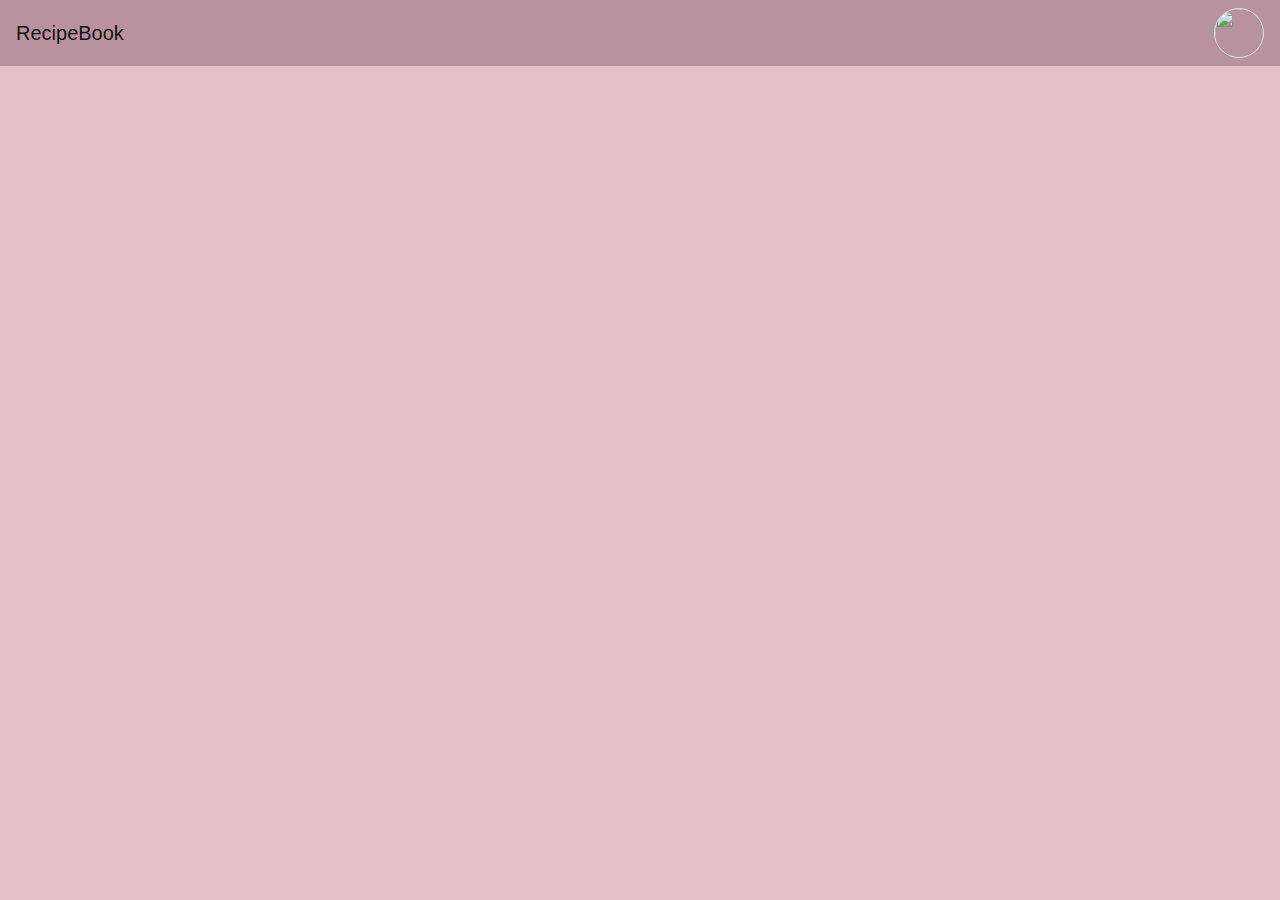
==== recipes/index.html @ e348c274 "Adds basic page structure" ====
<!DOCTYPE html>
<html>
	<head>
		<meta charset="UTF-8"/>
		<link rel="stylesheet" href="../css/application.css">
		<link rel="stylesheet" href="https://stackpath.bootstrapcdn.com/bootstrap/4.3.1/css/bootstrap.min.css" integrity="sha384-ggOyR0iXCbMQv3Xipma34MD+dH/1fQ784/j6cY/iJTQUOhcWr7x9JvoRxT2MZw1T" crossorigin="anonymous">
		<title>RecipeBook</title>
	</head>
	<body class="bgcolor-secondary">
		<header class="bgcolor-primary">
			<nav class="navbar navbar-light bgcolor-primary justify-content-between">
				<a class="navbar-brand" href="/recipes/index.html">RecipeBook</a>
				<a href="/user/show.html">
					<img src="https://cdn.pixabay.com/photo/2015/10/05/22/37/blank-profile-picture-973460_640.png" class="profile-pic border rounded-circle">
				</a>
			</nav>
		</header>
		<main class="m-4">
		</main>
	</body>
</html>
---- css/application.css ----
.bgcolor-primary {
	background-color: #B9929F;
}


.bgcolor-secondary {
	background-color: #E2C2C6;
}

.profile-pic {
	width: 50px;
	height: 50px;
}
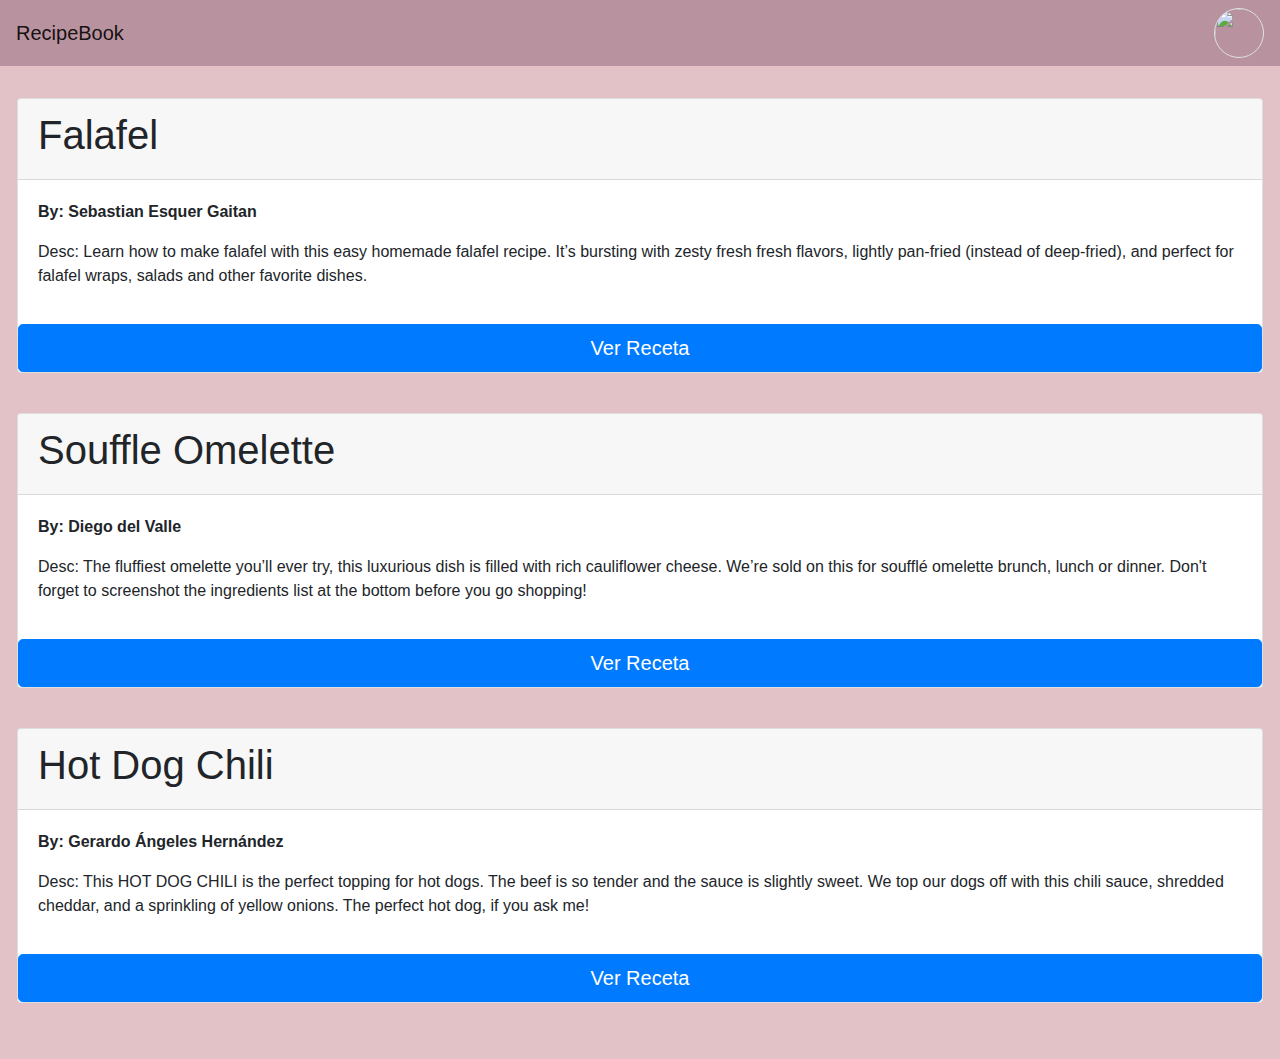
==== commit 88b8e3e0: "Commit 23/03/2021" ====
--- a/recipes/index.html
+++ b/recipes/index.html
@@ -5,6 +5,30 @@
 		<link rel="stylesheet" href="../css/application.css">
 		<link rel="stylesheet" href="https://stackpath.bootstrapcdn.com/bootstrap/4.3.1/css/bootstrap.min.css" integrity="sha384-ggOyR0iXCbMQv3Xipma34MD+dH/1fQ784/j6cY/iJTQUOhcWr7x9JvoRxT2MZw1T" crossorigin="anonymous">
 		<title>RecipeBook</title>
+		<script>
+			window.onload =  async function getRecipes(){
+				let response = await fetch("recipes.json")
+        		let data = await response.json()
+				console.log(data)
+				var content = "";
+				//content += '<div class="card-columns">'
+				data.forEach(x => {
+					//content += '<div class="col-md-3 col-sm-12">'
+					content += '<div class="card m-2">'
+					content += '<div class="card-header"><h1>' + x.name + '</h1></div>'
+					content += '<div class="card-body">'
+					content += '<p><strong>By: ' + x.author + '</strong></p>'
+					content += '<p>Desc: ' + x.description + '</p>'
+					content += '</div>'
+					content += '<a type="button" href= "/recipes/show.html?id='+ x.id+'"  class="btn btn-primary btn-lg">Ver Receta</a>'
+					content += '</div>'
+					content += "<br>"
+					//content += '</div>'
+				})
+				//content += '</div>'
+				document.getElementById("recipeDisp").innerHTML = content;
+			}
+		</script>
 	</head>
 	<body class="bgcolor-secondary">
 		<header class="bgcolor-primary">
@@ -16,6 +40,10 @@
 			</nav>
 		</header>
 		<main class="m-4">
+			<div class="d-flex">
+				<div class="row" id="recipeDisp">
+				</div>
+			</div>
 		</main>
 	</body>
 </html>--- a/css/application.css
+++ b/css/application.css
@@ -10,4 +10,44 @@
 .profile-pic {
 	width: 50px;
 	height: 50px;
+}
+
+.step-image {
+	width: 300px;
+	height: 300px;
+}
+
+.clickable {
+	cursor: pointer;
+}
+
+#container{
+	display: -webkit-flex;
+    display: flex;
+    position:relative;
+    margin-left: auto;
+    margin-right: auto;
+    max-width: 100%;
+    border-radius: 15px;
+    padding: 2px;
+}
+
+#titleAndSubtitle{
+	position: relative;
+    -webkit-flex: 1;
+    flex: 1;
+    border-radius: 15px;
+    margin: 5px;
+}
+
+#imgVariasRecetas{
+    display: block;
+    margin-left: auto;
+    margin-right: auto;
+    width: 60%;
+	height: 60%;
+}
+
+#footerId{
+	text-align: center;
 }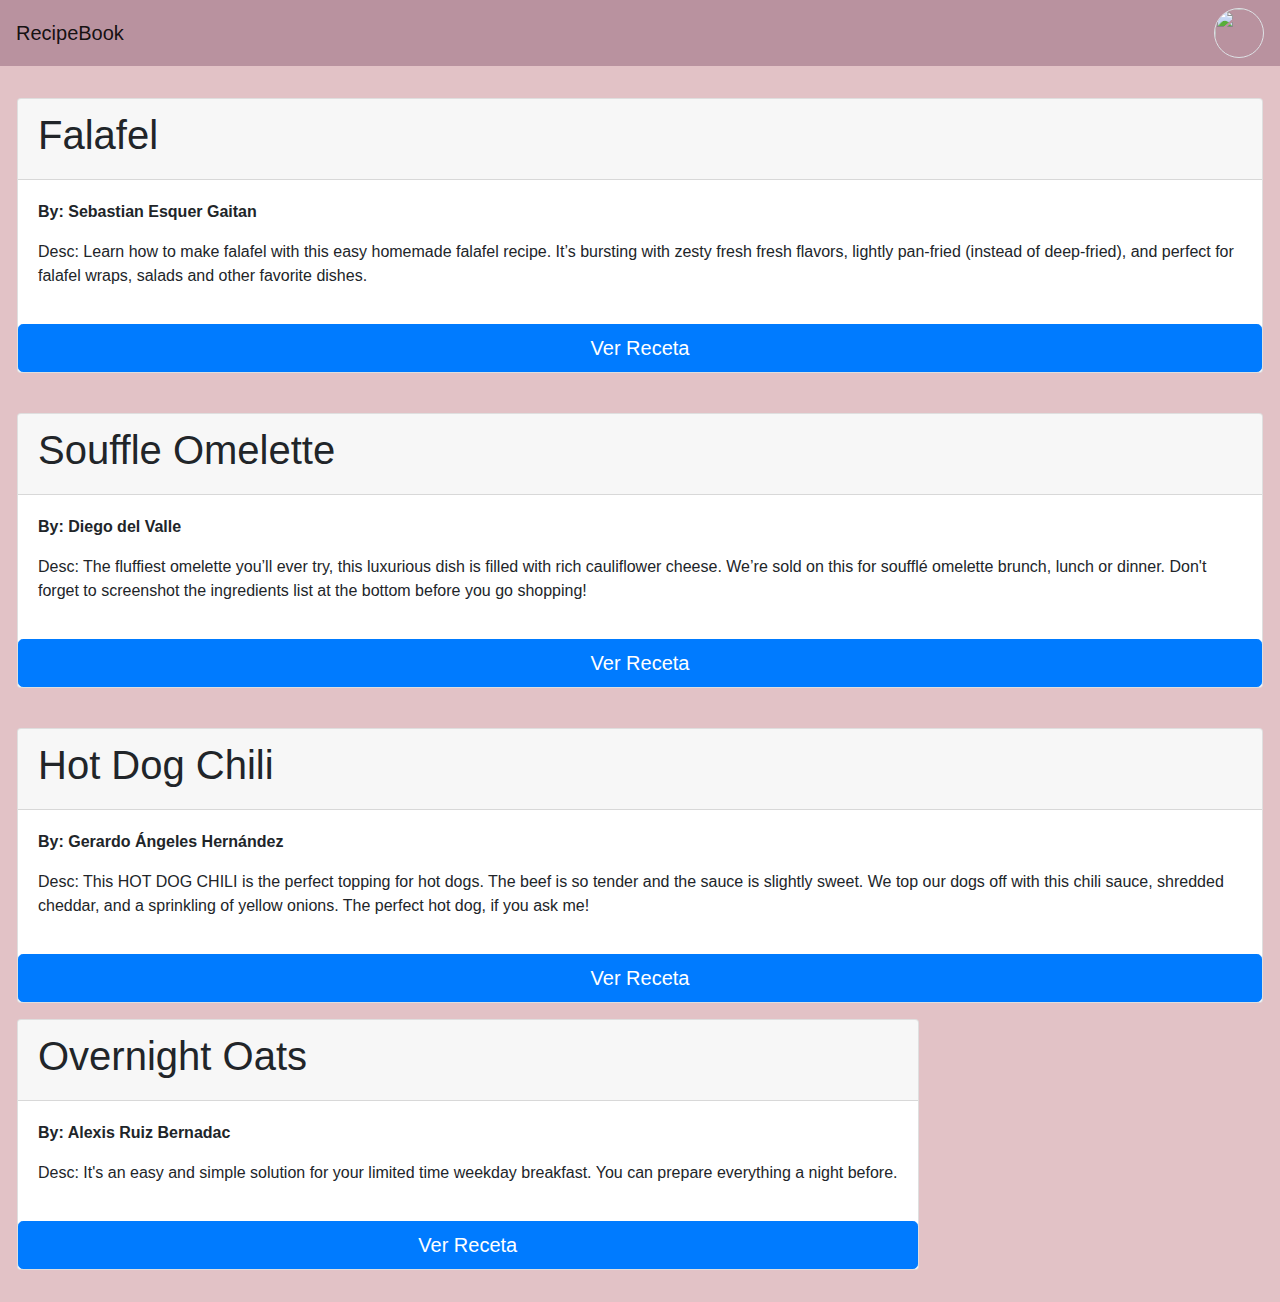
==== commit 31e05e89: "Fix merge" ====
--- a/recipes/index.html
+++ b/recipes/index.html
@@ -4,6 +4,7 @@
 		<meta charset="UTF-8"/>
 		<link rel="stylesheet" href="../css/application.css">
 		<link rel="stylesheet" href="https://stackpath.bootstrapcdn.com/bootstrap/4.3.1/css/bootstrap.min.css" integrity="sha384-ggOyR0iXCbMQv3Xipma34MD+dH/1fQ784/j6cY/iJTQUOhcWr7x9JvoRxT2MZw1T" crossorigin="anonymous">
+		<script src="https://ajax.googleapis.com/ajax/libs/jquery/3.5.1/jquery.min.js"></script>
 		<title>RecipeBook</title>
 		<script>
 			window.onload =  async function getRecipes(){
--- a/css/application.css
+++ b/css/application.css
@@ -21,33 +21,59 @@
 	cursor: pointer;
 }
 
-#container{
-	display: -webkit-flex;
-    display: flex;
-    position:relative;
-    margin-left: auto;
-    margin-right: auto;
-    max-width: 100%;
-    border-radius: 15px;
-    padding: 2px;
+#titleHome{
+	text-align: center;
 }
 
-#titleAndSubtitle{
-	position: relative;
-    -webkit-flex: 1;
-    flex: 1;
-    border-radius: 15px;
-    margin: 5px;
-}
-
-#imgVariasRecetas{
+.imgHome{
     display: block;
     margin-left: auto;
     margin-right: auto;
-    width: 60%;
-	height: 60%;
+    width: 40%;
+	height: 40%;
 }
 
 #footerId{
 	text-align: center;
+}
+
+@media (min-width:600px){
+    .secciones{
+		display: -webkit-flex;
+		display: flex;
+		position:relative;
+		margin-left: auto;
+		margin-right: auto;
+		max-width: 95%;
+		max-height: 95%;
+		
+	}
+	
+	.container{
+		position: relative;
+		-webkit-flex: 1;
+		flex: 1;
+		background-color: beige;
+		padding: 1em;
+		margin: 1em;
+	}
+}
+
+@media (max-width: 599px){
+    .secciones{
+		position:relative;
+		margin-left: auto;
+		margin-right: auto;
+		margin:1em;
+		max-width: 95%;
+		max-height: 95%;
+		
+	}
+	
+	.container{
+		position: relative;
+		background-color: beige;
+		padding: 1em;
+		margin: 1em;
+	}
 }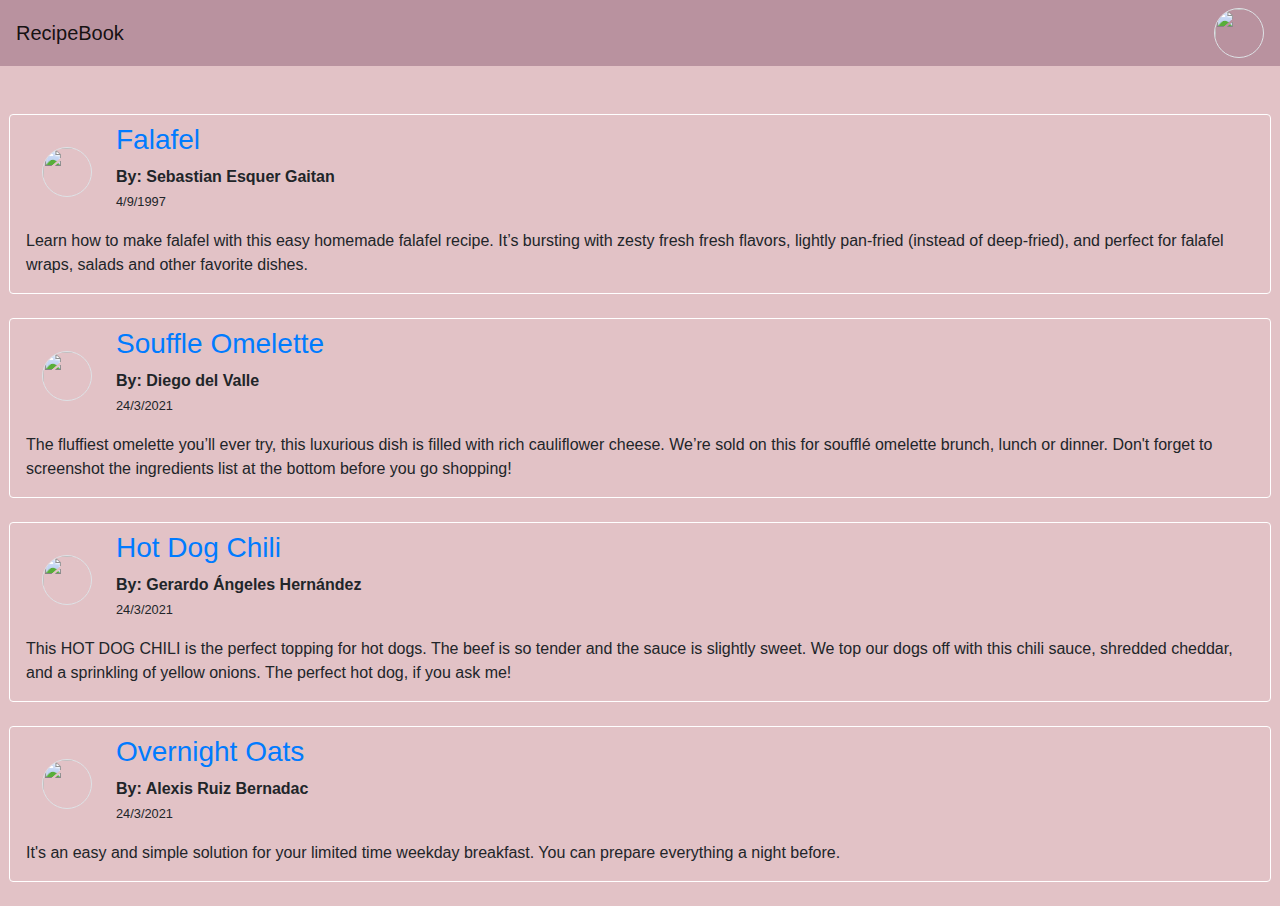
==== commit 57376cab: "Fix recipes/index.html" ====
--- a/recipes/index.html
+++ b/recipes/index.html
@@ -12,22 +12,32 @@
         		let data = await response.json()
 				console.log(data)
 				var content = "";
-				//content += '<div class="card-columns">'
 				data.forEach(x => {
-					//content += '<div class="col-md-3 col-sm-12">'
-					content += '<div class="card m-2">'
-					content += '<div class="card-header"><h1>' + x.name + '</h1></div>'
-					content += '<div class="card-body">'
-					content += '<p><strong>By: ' + x.author + '</strong></p>'
-					content += '<p>Desc: ' + x.description + '</p>'
-					content += '</div>'
-					content += '<a type="button" href= "/recipes/show.html?id='+ x.id+'"  class="btn btn-primary btn-lg">Ver Receta</a>'
-					content += '</div>'
-					content += "<br>"
-					//content += '</div>'
-				})
-				//content += '</div>'
+					content += `
+						<div class="border border-white rounded w-100 mt-4 p-2">
+							<div class="d-flex">
+								<a id="recipeAuthorImage">
+									<img src="https://cdn.pixabay.com/photo/2015/10/05/22/37/blank-profile-picture-973460_640.png" class="profile-pic border rounded-circle m-4">
+								</a>
+								<div class="">
+									<a href="/recipes/show.html?id=${x.id}">
+										<h3 id="recipeName">${x.name}</h3>
+									</a>
+									<strong>By: <span id="recipeAuthorName">${x.author}</span></strong><br>
+									<small id="recipeCreatedAt">${parseDate(x.created_at)}</small>
+								</div>
+							</div>
+							<p class="m-2" id="recipeDescription">${x.description}</p>
+						</div>
+					`
+				});
 				document.getElementById("recipeDisp").innerHTML = content;
+			}
+
+			var parseDate = function parseDate(timestamp) {
+			  var date = new Date(timestamp * 1000);
+			  console.log(date);
+			  return `${date.getDate()}/${date.getMonth() + 1}/${date.getFullYear()}`
 			}
 		</script>
 	</head>
